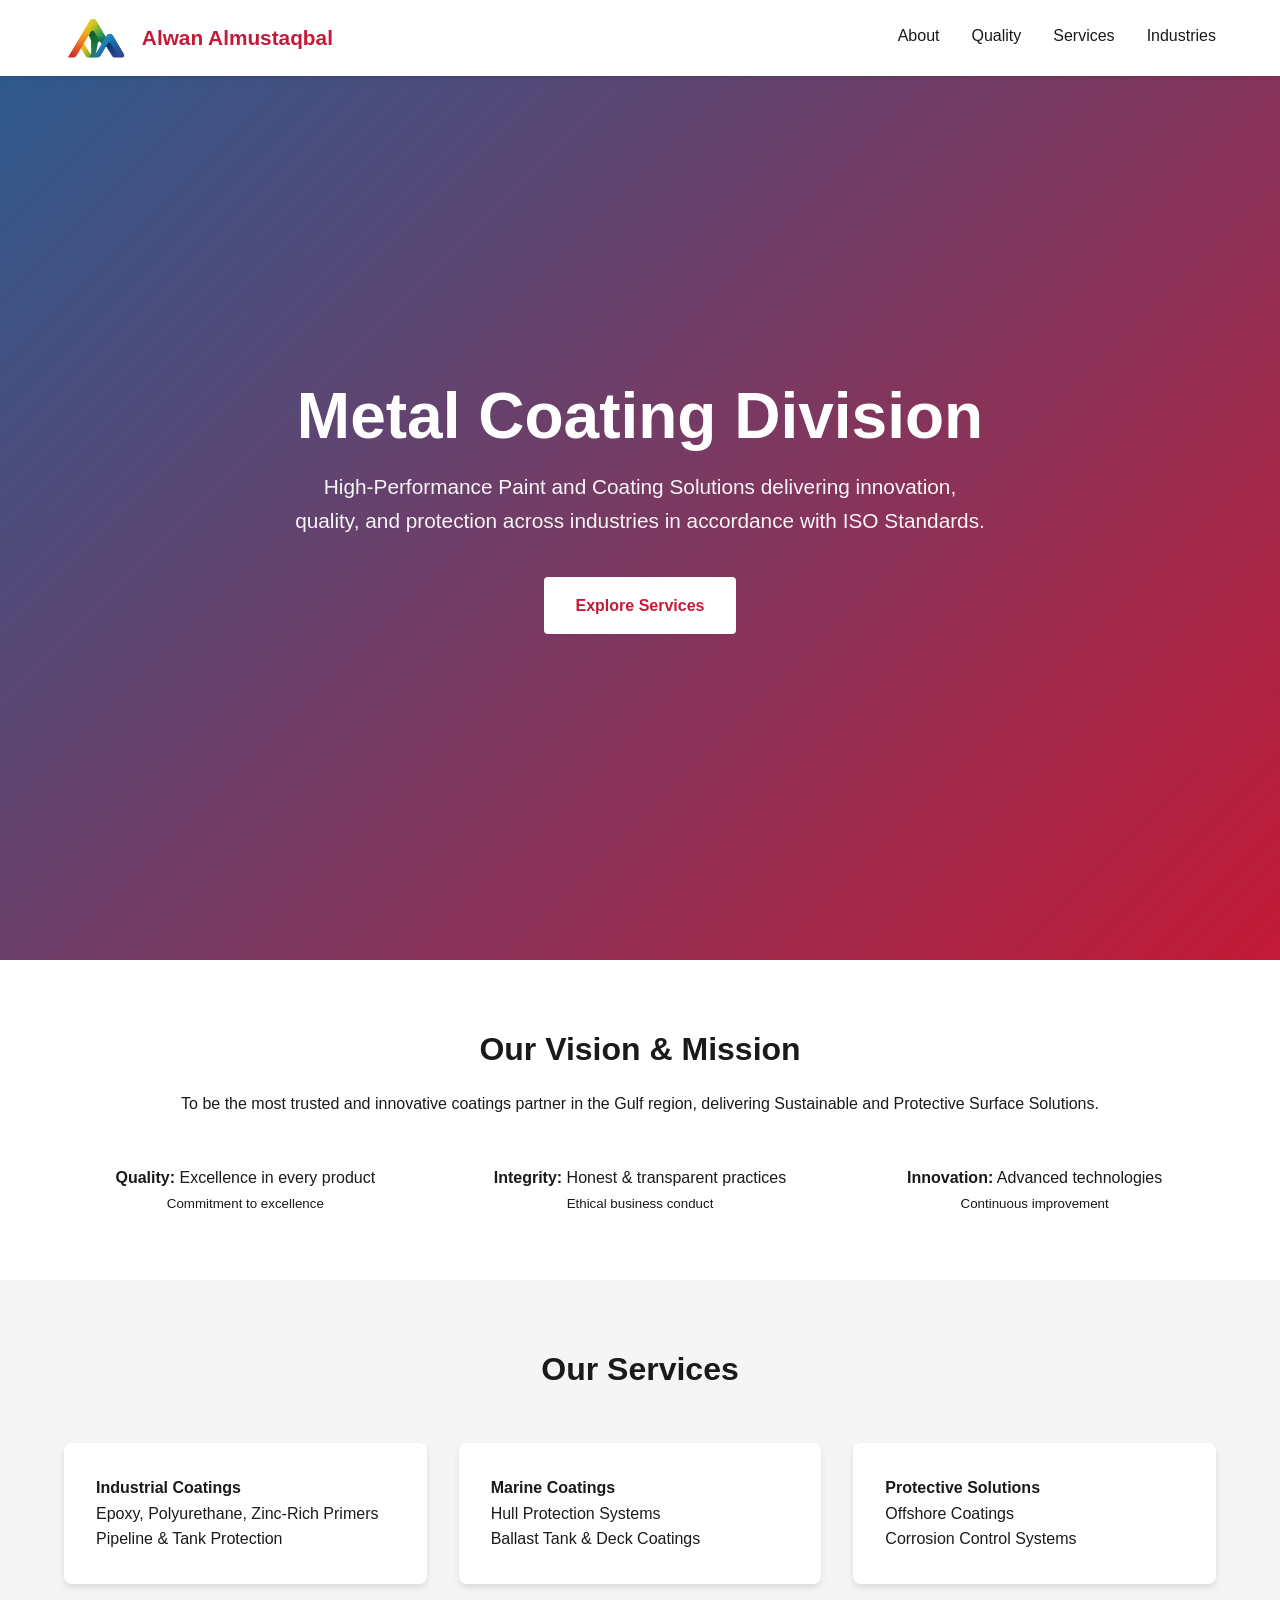
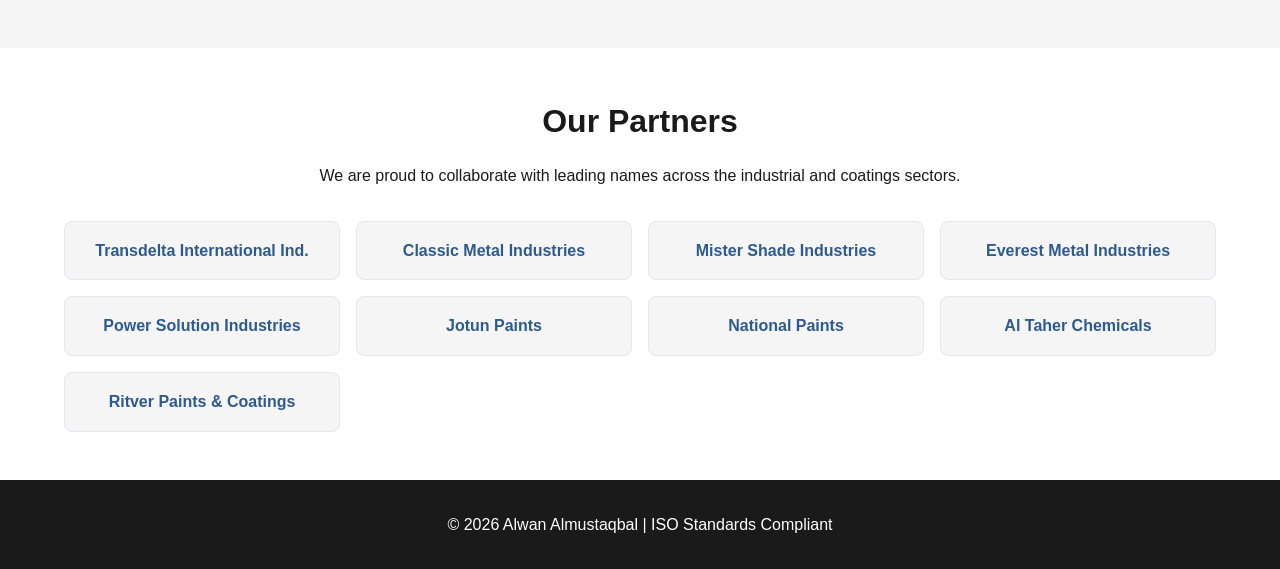
==== index.html @ 40df4b22 "Add files via upload" ====
<!DOCTYPE html>
<html lang="en">
<head>
    <meta charset="UTF-8">
    <meta name="viewport" content="width=device-width, initial-scale=1.0">
    <title>Metal Coating Division | Alwan Almustaqbal</title>
    <style>
        * { margin: 0; padding: 0; box-sizing: border-box; }
        :root { --primary: #c41a37; --secondary: #2d5a8e; --dark: #1a1a1a; --light: #f5f5f5; }

        body { font-family: 'Segoe UI', sans-serif; line-height: 1.6; color: var(--dark); background: var(--light); }

        /* Navigation */
        nav { display: flex; justify-content: space-between; align-items: center; padding: 1rem 5%; background: #fff; box-shadow: 0 2px 4px rgba(0,0,0,.1); position: fixed; width: 100%; top: 0; z-index: 100;}
        .logo { display: flex; align-items: center; gap: 0.75rem; font-size: 1.3rem; font-weight: bold; color: var(--primary); }
        .logo img { height: 44px; width: auto; object-fit: contain; }
        nav ul { display: flex; list-style: none; gap: 2rem; margin-top: -5px; }
        nav a { text-decoration: none; color: var(--dark); font-weight: 500; transition: .3s; }
        nav a:hover { color: var(--primary); }

        /* Hero Section */
        header.hero {
            height: 100vh;
            background: linear-gradient(135deg, #2d5a8e 0%, #c41a37 100%);
            display: flex; align-items: center; justify-content: center;
            text-align: center; color: white; padding: 0 1rem; margin-top: 60px;
        }

        .hero h1 { font-size: clamp(2.5rem, 5vw, 4rem); margin-bottom: 1rem; line-height: 1.2; }
        .hero p { font-size: clamp(1.1rem, 2vw, 1.3rem); opacity: .95; max-width: 700px; margin: 0 auto 2rem; }

        /* CTA Buttons */
        .btn {
            display: inline-block; padding: 1rem 2rem; background: white; color: var(--primary);
            text-decoration: none; font-weight: bold; border-radius: 4px; transition: .3s; margin: 0.5rem;
        }
        .btn:hover { transform: translateY(-2px); box-shadow: 0 8px 16px rgba(0,0,0,.2); }

        /* Value Props */
        .value-props { padding: 4rem 5%; background: white; text-align: center; }
        .grid { display: grid; grid-template-columns: repeat(auto-fit, minmax(280px, 1fr)); gap: 2rem; margin-top: 3rem; max-width: 1200px; margin-left: auto; margin-right: auto; }

        /* Services Preview */
        .services-preview { padding: 4rem 5%; background: var(--light); text-align: center; }
        .service-cards { display: grid; grid-template-columns: repeat(auto-fit, minmax(300px, 1fr)); gap: 2rem; max-width: 1200px; margin-top: 3rem; margin-left: auto; margin-right: auto; }
        .card { background: white; padding: 2rem; border-radius: 8px; box-shadow: 0 4px 6px rgba(0,0,0,.1); transition: .3s; text-align: left; }
        .card:hover { transform: translateY(-5px); }

        /* Partners Section */
        .partners-preview { background:#fff; padding:3rem 5%; text-align:center; }
        .partner-list { display:grid; grid-template-columns: repeat(auto-fit, minmax(220px, 1fr)); gap: 1rem; max-width: 1200px; margin: 2rem auto 0; }
        .partner-item { background: var(--light); border: 1px solid #e5e7eb; padding: 1rem 1.25rem; border-radius: 8px; font-weight: 600; color: var(--secondary); }

        /* Footer */
        footer { background: var(--dark); color: white; padding: 2rem 5%; text-align: center; }

        @media (max-width: 768px) { nav ul { display: none; } .hero h1 { font-size: 2rem; } }
    </style>
</head>
<body>
    <nav>
        <a href="index.html" class="logo" aria-label="Alwan Almustaqbal Home">
            <img src="logo.png" alt="Alwan Almustaqbal logo">
            <span>Alwan Almustaqbal</span>
        </a>
        <ul>
            <li><a href="about.html" id="link-to-about">About</a></li>
            <li><a href="quality.html" id="link-to-quality">Quality</a></li>
            <li><a href="services.html" id="link-to-services">Services</a></li>
            <li><a href="industries.html" id="link-to-industries">Industries</a></li>
        </ul>
    </nav>

    <header class="hero">
        <div>
            <h1>Metal Coating Division</h1>
            <p>High-Performance Paint and Coating Solutions delivering innovation, quality, and protection across industries in accordance with ISO Standards.</p>
            <a href="#services" class="btn">Explore Services</a>
        </div>
    </header>

    <section id="about" class="value-props">
        <h2 style="font-size: 2rem; margin-bottom: 1rem;">Our Vision & Mission</h2>
        <p>To be the most trusted and innovative coatings partner in the Gulf region, delivering Sustainable and Protective Surface Solutions.</p>

        <div class="grid">
            <div><strong>Quality:</strong></strong> Excellence in every product<br><small>Commitment to excellence</small></div>
            <div><strong>Integrity:</strong> Honest & transparent practices<br><small>Ethical business conduct</small></div>
            <div><strong>Innovation:</strong> Advanced technologies<br><small>Continuous improvement</small></div>
        </div>
    </section>

    <section id="services" class="services-preview">
        <h2 style="font-size: 2rem; margin-bottom: 1rem;">Our Services</h2>

        <div class="service-cards">
            <div class="card"><strong>Industrial Coatings</strong><br>Epoxy, Polyurethane, Zinc-Rich Primers<br>Pipeline & Tank Protection</div>
            <div class="card"><strong>Marine Coatings</strong><br>Hull Protection Systems<br>Ballast Tank & Deck Coatings</div>
            <div class="card"><strong>Protective Solutions</strong><br>Offshore Coatings<br>Corrosion Control Systems</div>
        </div>
    </section>

    <!-- Partners Section -->
    <section id="partners" class="partners-preview">
        <h2 style="font-size: 2rem; margin-bottom: 1rem;">Our Partners</h2>
        <p>We are proud to collaborate with leading names across the industrial and coatings sectors.</p>

        <div class="partner-list">
            <div class="partner-item">Transdelta International Ind.</div>
            <div class="partner-item">Classic Metal Industries</div>
            <div class="partner-item">Mister Shade Industries</div>
            <div class="partner-item">Everest Metal Industries</div>
            <div class="partner-item">Power Solution Industries</div>
            <div class="partner-item">Jotun Paints</div>
            <div class="partner-item">National Paints</div>
            <div class="partner-item">Al Taher Chemicals</div>
            <div class="partner-item">Ritver Paints &amp; Coatings</div>
        </div>
    </section>

    <!-- Footer -->
    <footer>&copy; 2026 Alwan Almustaqbal | ISO Standards Compliant</footer>
</body>
</html>
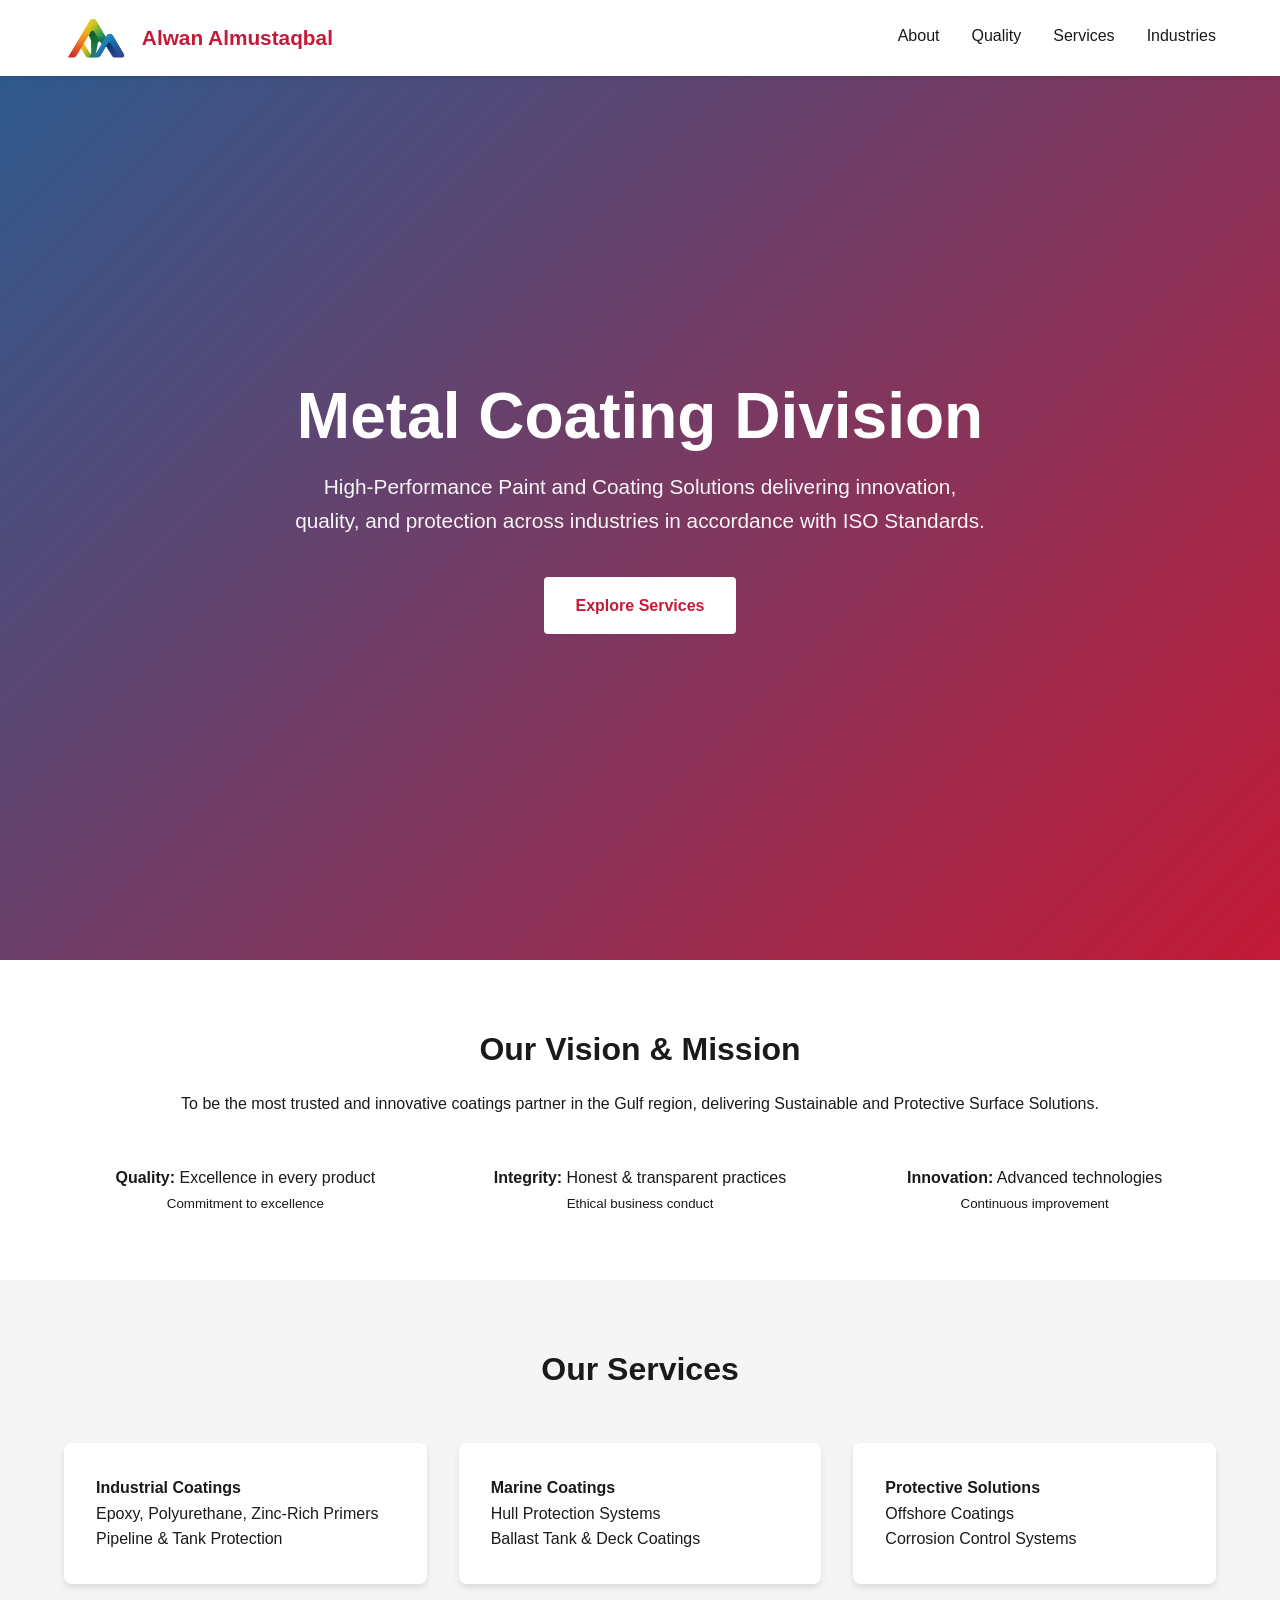
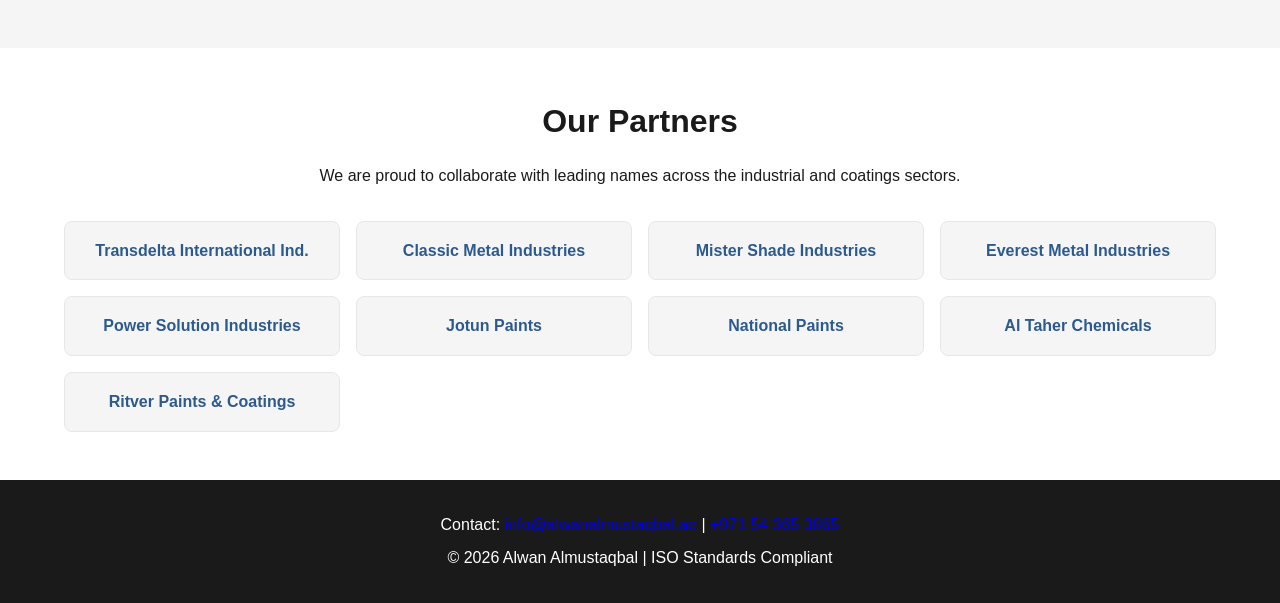
==== commit a5f7b665: "Add files via upload add contact info, added mobile view" ====
--- a/index.html
+++ b/index.html
@@ -119,6 +119,12 @@
     </section>
 
     <!-- Footer -->
-    <footer>&copy; 2026 Alwan Almustaqbal | ISO Standards Compliant</footer>
+    <footer>
+        <div class="footer-contact" style="margin-bottom:.5rem;">
+            Contact: <a href="mailto:info@alwanalmustaqbal.ae">info@alwanalmustaqbal.ae</a> |
+            <a href="tel:+971543653865">+971 54 365 3865</a>
+        </div>
+        &copy; 2026 Alwan Almustaqbal | ISO Standards Compliant
+    </footer>
 </body>
 </html>
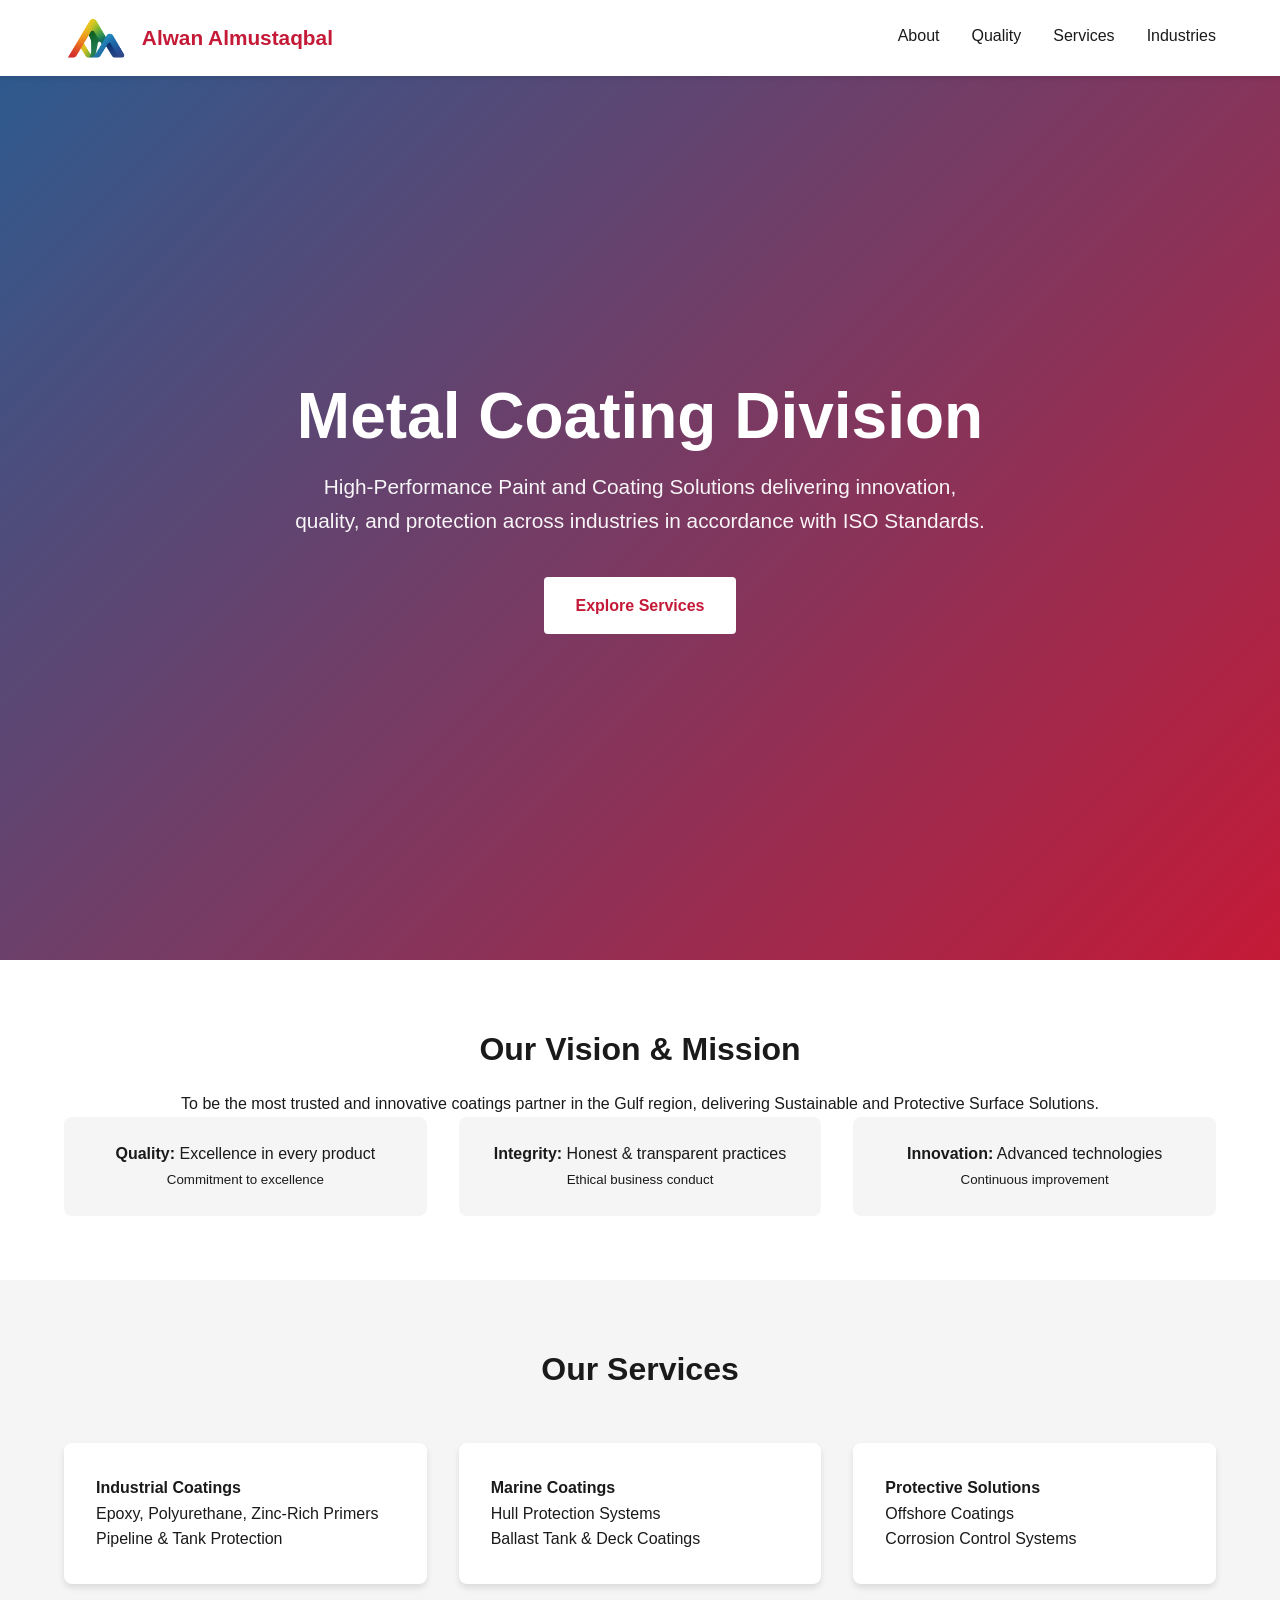
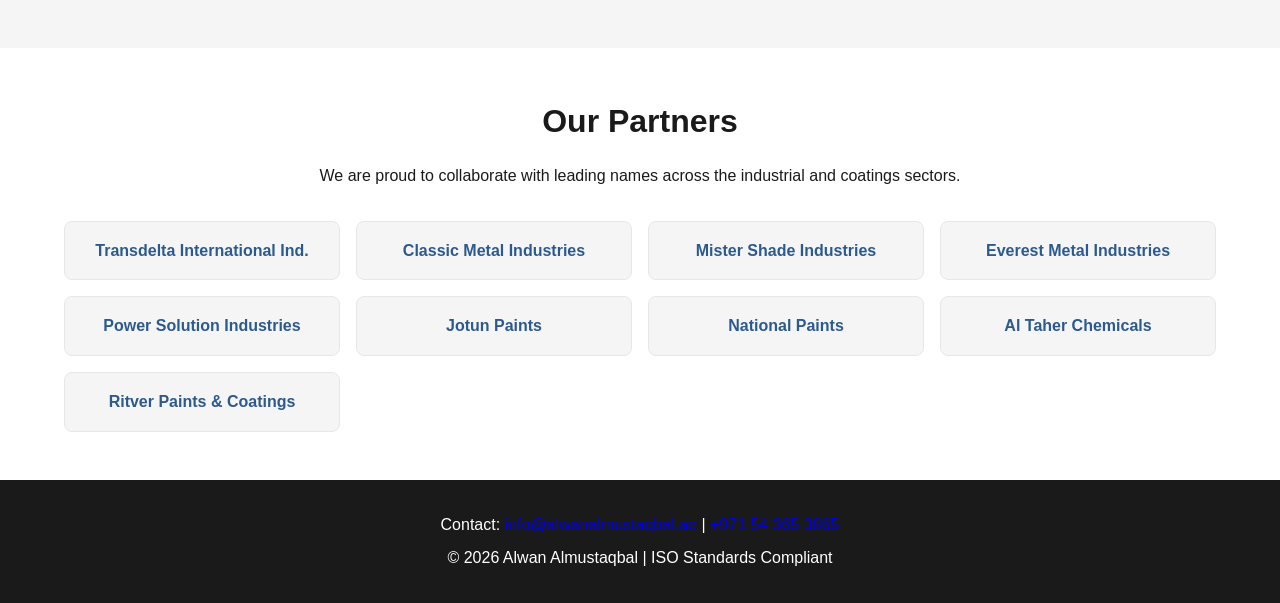
==== commit 370a21c8: "Add files via upload" ====
--- a/index.html
+++ b/index.html
@@ -4,58 +4,7 @@
     <meta charset="UTF-8">
     <meta name="viewport" content="width=device-width, initial-scale=1.0">
     <title>Metal Coating Division | Alwan Almustaqbal</title>
-    <style>
-        * { margin: 0; padding: 0; box-sizing: border-box; }
-        :root { --primary: #c41a37; --secondary: #2d5a8e; --dark: #1a1a1a; --light: #f5f5f5; }
-
-        body { font-family: 'Segoe UI', sans-serif; line-height: 1.6; color: var(--dark); background: var(--light); }
-
-        /* Navigation */
-        nav { display: flex; justify-content: space-between; align-items: center; padding: 1rem 5%; background: #fff; box-shadow: 0 2px 4px rgba(0,0,0,.1); position: fixed; width: 100%; top: 0; z-index: 100;}
-        .logo { display: flex; align-items: center; gap: 0.75rem; font-size: 1.3rem; font-weight: bold; color: var(--primary); }
-        .logo img { height: 44px; width: auto; object-fit: contain; }
-        nav ul { display: flex; list-style: none; gap: 2rem; margin-top: -5px; }
-        nav a { text-decoration: none; color: var(--dark); font-weight: 500; transition: .3s; }
-        nav a:hover { color: var(--primary); }
-
-        /* Hero Section */
-        header.hero {
-            height: 100vh;
-            background: linear-gradient(135deg, #2d5a8e 0%, #c41a37 100%);
-            display: flex; align-items: center; justify-content: center;
-            text-align: center; color: white; padding: 0 1rem; margin-top: 60px;
-        }
-
-        .hero h1 { font-size: clamp(2.5rem, 5vw, 4rem); margin-bottom: 1rem; line-height: 1.2; }
-        .hero p { font-size: clamp(1.1rem, 2vw, 1.3rem); opacity: .95; max-width: 700px; margin: 0 auto 2rem; }
-
-        /* CTA Buttons */
-        .btn {
-            display: inline-block; padding: 1rem 2rem; background: white; color: var(--primary);
-            text-decoration: none; font-weight: bold; border-radius: 4px; transition: .3s; margin: 0.5rem;
-        }
-        .btn:hover { transform: translateY(-2px); box-shadow: 0 8px 16px rgba(0,0,0,.2); }
-
-        /* Value Props */
-        .value-props { padding: 4rem 5%; background: white; text-align: center; }
-        .grid { display: grid; grid-template-columns: repeat(auto-fit, minmax(280px, 1fr)); gap: 2rem; margin-top: 3rem; max-width: 1200px; margin-left: auto; margin-right: auto; }
-
-        /* Services Preview */
-        .services-preview { padding: 4rem 5%; background: var(--light); text-align: center; }
-        .service-cards { display: grid; grid-template-columns: repeat(auto-fit, minmax(300px, 1fr)); gap: 2rem; max-width: 1200px; margin-top: 3rem; margin-left: auto; margin-right: auto; }
-        .card { background: white; padding: 2rem; border-radius: 8px; box-shadow: 0 4px 6px rgba(0,0,0,.1); transition: .3s; text-align: left; }
-        .card:hover { transform: translateY(-5px); }
-
-        /* Partners Section */
-        .partners-preview { background:#fff; padding:3rem 5%; text-align:center; }
-        .partner-list { display:grid; grid-template-columns: repeat(auto-fit, minmax(220px, 1fr)); gap: 1rem; max-width: 1200px; margin: 2rem auto 0; }
-        .partner-item { background: var(--light); border: 1px solid #e5e7eb; padding: 1rem 1.25rem; border-radius: 8px; font-weight: 600; color: var(--secondary); }
-
-        /* Footer */
-        footer { background: var(--dark); color: white; padding: 2rem 5%; text-align: center; }
-
-        @media (max-width: 768px) { nav ul { display: none; } .hero h1 { font-size: 2rem; } }
-    </style>
+    <link rel="stylesheet" href="styles.css">
 </head>
 <body>
     <nav>
@@ -63,6 +12,7 @@
             <img src="logo.png" alt="Alwan Almustaqbal logo">
             <span>Alwan Almustaqbal</span>
         </a>
+        <button class="nav-toggle" aria-label="Toggle navigation" aria-expanded="false">☰</button>
         <ul>
             <li><a href="about.html" id="link-to-about">About</a></li>
             <li><a href="quality.html" id="link-to-quality">Quality</a></li>
@@ -126,5 +76,6 @@
         </div>
         &copy; 2026 Alwan Almustaqbal | ISO Standards Compliant
     </footer>
+    <script src="script.js"></script>
 </body>
 </html>
--- a/styles.css
+++ b/styles.css
@@ -0,0 +1,257 @@
+/* Alwan Almustaqbal - Metal Coating Division */
+
+:root {
+    --primary: #c41a37; /* Red/Orange accent */
+    --secondary: #2d5a8e; /* Navy blue for marine/industrial feel */
+    --dark: #1a1a1a;
+    --light: #f5f5f5;
+}
+
+* { margin: 0; padding: 0; box-sizing: border-box; }
+
+body {
+    font-family: 'Segoe UI', Tahoma, Geneva, Verdana, sans-serif;
+    line-height: 1.6;
+    color: var(--dark);
+    background: var(--light);
+}
+
+/* Navigation */
+nav {
+    display: flex;
+    justify-content: space-between;
+    align-items: center;
+    padding: 1rem 5%;
+    background: #fff;
+    box-shadow: 0 2px 4px rgba(0,0,0,.1);
+    position: fixed;
+    width: 100%;
+    top: 0;
+    z-index: 100;
+}
+
+.logo {
+    display: flex;
+    align-items: center;
+    gap: 0.75rem;
+    font-size: 1.3rem;
+    font-weight: bold;
+    color: var(--primary);
+    text-decoration: none;
+}
+
+.logo img {
+    height: 44px;
+    width: auto;
+    object-fit: contain;
+}
+
+.nav-toggle { display: none; }
+
+nav ul {
+    display: flex;
+    list-style: none;
+    gap: 2rem;
+    margin-top: -5px;
+}
+
+nav a {
+    text-decoration: none;
+    color: var(--dark);
+    font-weight: 500;
+    transition: .3s;
+}
+
+nav a:hover {
+    color: var(--primary);
+}
+
+/* Hero Section */
+header.hero {
+    height: 100vh;
+    background: linear-gradient(135deg, #2d5a8e 0%, #c41a37 100%);
+    display: flex;
+    align-items: center;
+    justify-content: center;
+    text-align: center;
+    color: white;
+    padding: 0 1rem;
+    margin-top: 60px;
+}
+
+.hero h1 {
+    font-size: clamp(2.5rem, 5vw, 4rem);
+    margin-bottom: 1rem;
+    line-height: 1.2;
+}
+
+.hero p {
+    font-size: clamp(1.1rem, 2vw, 1.3rem);
+    opacity: .95;
+    max-width: 700px;
+    margin: 0 auto 2rem;
+}
+
+/* CTA Buttons */
+.btn {
+    display: inline-block;
+    padding: 1rem 2rem;
+    background: white;
+    color: var(--primary);
+    text-decoration: none;
+    font-weight: bold;
+    border-radius: 4px;
+    transition: .3s;
+    margin: 0.5rem;
+}
+
+.btn:hover {
+    transform: translateY(-2px);
+    box-shadow: 0 8px 16px rgba(0,0,0,.2);
+}
+
+.btn.active {
+    background: var(--primary);
+    color: white;
+}
+
+/* Value Props Section */
+.value-props {
+    padding: 4rem 5%;
+    background: white;
+    text-align: center;
+}
+
+.value-props h2 {
+    font-size: 2rem;
+    margin-bottom: 1rem;
+}
+
+.grid {
+    display: grid;
+    grid-template-columns: repeat(auto-fit, minmax(280px, 1fr));
+    gap: 2rem;
+    max-width: 1200px;
+    margin-left: auto;
+    margin-right: auto;
+}
+
+.grid div {
+    padding: 1.5rem;
+    background: var(--light);
+    border-radius: 8px;
+    transition: .3s;
+}
+
+.grid div:hover {
+    transform: translateY(-5px);
+    box-shadow: 0 4px 6px rgba(0,0,0,.1);
+}
+
+/* Services Section */
+.services-preview {
+    padding: 4rem 5%;
+    background: var(--light);
+    text-align: center;
+}
+
+.services-preview h2 {
+    font-size: 2rem;
+    margin-bottom: 1rem;
+}
+
+.service-cards {
+    display: grid;
+    grid-template-columns: repeat(auto-fit, minmax(300px, 1fr));
+    gap: 2rem;
+    max-width: 1200px;
+    margin-top: 3rem;
+    margin-left: auto;
+    margin-right: auto;
+}
+
+.card {
+    background: white;
+    padding: 2rem;
+    border-radius: 8px;
+    box-shadow: 0 4px 6px rgba(0,0,0,.1);
+    transition: .3s;
+    text-align: left;
+}
+
+.card:hover {
+    transform: translateY(-5px);
+}
+
+/* Partners Section */
+.partners-preview {
+    background:#fff;
+    padding:3rem 5%;
+    text-align:center;
+}
+.partner-list {
+    display:grid;
+    grid-template-columns: repeat(auto-fit, minmax(220px, 1fr));
+    gap: 1rem;
+    max-width: 1200px;
+    margin: 2rem auto 0;
+}
+.partner-item {
+    background: var(--light);
+    border: 1px solid #e5e7eb;
+    padding: 1rem 1.25rem;
+    border-radius: 8px;
+    font-weight: 600;
+    color: var(--secondary);
+}
+
+/* Footer */
+footer {
+    background: var(--dark);
+    color: white;
+    padding: 2rem 5%;
+    text-align: center;
+}
+
+@media (max-width: 768px) {
+    /* Mobile nav: hide desktop menu, show toggle */
+    nav ul { display: none; }
+    .hero h1 { font-size: 2rem; }
+
+    .nav-toggle {
+        display: inline-flex !important;
+        align-items: center;
+        justify-content: center;
+        width: 44px;
+        height: 44px;
+        background: transparent;
+        border: 0;
+        cursor: pointer;
+        color: var(--dark);
+        font-size: 1.5rem;
+        z-index: 200;
+    }
+
+    /* When nav has `.open`, show a full-width stacked menu */
+    nav.open ul {
+        display: flex;
+        flex-direction: column;
+        position: absolute;
+        top: 64px;
+        left: 0;
+        right: 0;
+        background: white;
+        padding: 1rem 5%;
+        gap: 1rem;
+        box-shadow: 0 8px 24px rgba(0,0,0,.12);
+    }
+
+    nav.open ul li { margin: 0; }
+    nav.open a { padding: .75rem 0; display: block; }
+
+    /* Improve touch targets and spacing */
+    .btn { padding: .9rem 1.25rem; font-size: 1rem; }
+    .card { padding: 1.25rem; }
+    .grid { gap: 1rem; }
+    .value-props, .services-preview, .partners-preview { padding: 2rem 5%; }
+}
